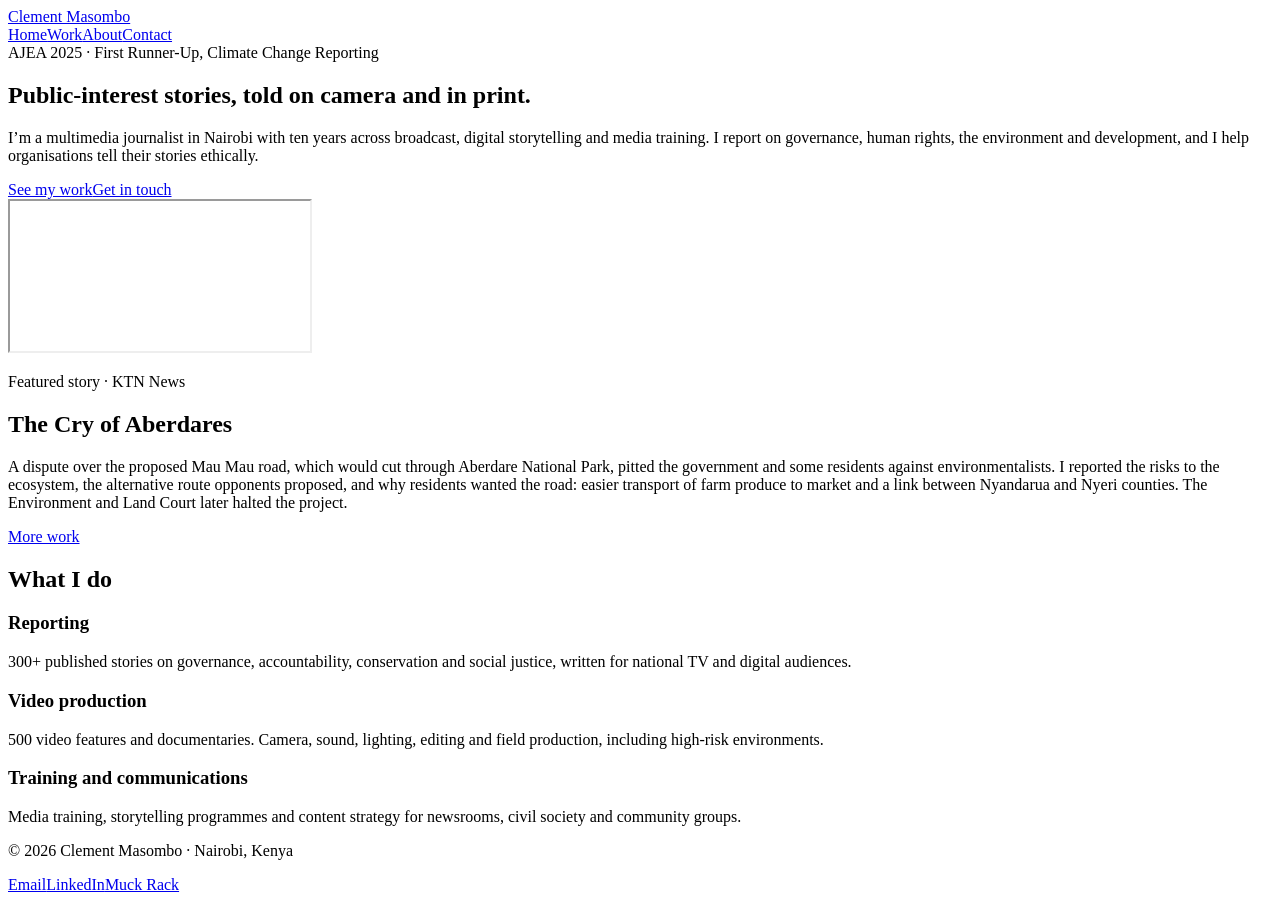
==== index.html @ 9e59a7c8 "Add files via upload" ====
<!DOCTYPE html>
<html lang="en"><head><meta charset="utf-8">
<meta name="viewport" content="width=device-width, initial-scale=1">
<title>Clement Masombo | Multimedia Journalist, Nairobi</title>
<meta name="description" content="Multimedia journalist and strategic communicator in Nairobi. Governance, climate and human-rights stories across TV and digital. AJEA 2025 Climate Reporting runner-up.">
<meta property="og:title" content="Clement Masombo | Multimedia Journalist, Nairobi"><meta property="og:description" content="Multimedia journalist and strategic communicator in Nairobi. Governance, climate and human-rights stories across TV and digital. AJEA 2025 Climate Reporting runner-up."><meta property="og:type" content="website">
<meta property="og:image" content="images/og-cover.jpg">
<link rel="preconnect" href="https://fonts.googleapis.com"><link rel="preconnect" href="https://fonts.gstatic.com" crossorigin>
<link href="https://fonts.googleapis.com/css2?family=Newsreader:opsz,wght@6..72,500;6..72,600&family=Public+Sans:wght@400;500;600&display=swap" rel="stylesheet">
<link rel="stylesheet" href="css/style.css"></head><body>
<header class="site"><div class="wrap"><a class="logo" href="index.html">Clement Masombo</a>
<nav aria-label="Main"><a href="index.html" aria-current="page">Home</a><a href="work.html">Work</a><a href="about.html">About</a><a href="contact.html">Contact</a></nav></div></header>
<main>
<section class="hero"><div class="wrap">
<span class="award">AJEA 2025 · First Runner-Up, Climate Change Reporting</span>
<h1>Public-interest stories, told on camera and in print.</h1>
<p class="lede">I’m a multimedia journalist in Nairobi with ten years across broadcast, digital storytelling and media training. I report on governance, human rights, the environment and development, and I help organisations tell their stories ethically.</p>
<a class="btn" href="work.html">See my work</a><a class="btn alt" href="contact.html">Get in touch</a>
</div></section>

<section><div class="wrap"><div class="feature">
<div class="video">
<iframe src="https://www.youtube.com/embed/sXokBGxLL_0" title="The Cry of Aberdares, KTN News" allow="accelerometer; encrypted-media; picture-in-picture" allowfullscreen loading="lazy"></iframe>
</div>
<div><p class="meta">Featured story · KTN News</p><h2>The Cry of Aberdares</h2>
<p>A dispute over the proposed Mau Mau road, which would cut through Aberdare National Park, pitted the government and some residents against environmentalists. I reported the risks to the ecosystem, the alternative route opponents proposed, and why residents wanted the road: easier transport of farm produce to market and a link between Nyandarua and Nyeri counties. The Environment and Land Court later halted the project.</p>
<a class="btn alt" href="work.html">More work</a></div></div></div></section>

<section><div class="wrap"><h2>What I do</h2><div class="cols">
<div><h3>Reporting</h3><p>300+ published stories on governance, accountability, conservation and social justice, written for national TV and digital audiences.</p></div>
<div><h3>Video production</h3><p>500 video features and documentaries. Camera, sound, lighting, editing and field production, including high-risk environments.</p></div>
<div><h3>Training and communications</h3><p>Media training, storytelling programmes and content strategy for newsrooms, civil society and community groups.</p></div>
</div></div></section>
</main>
<footer><div class="wrap"><p>© <span data-year>2026</span> Clement Masombo · Nairobi, Kenya</p>
<a href="mailto:clementmasombo@gmail.com">Email</a><a href="https://linkedin.com/in/clement-masombo-b0570694" rel="noopener">LinkedIn</a><a href="https://muckrack.com/clement-masombo" rel="noopener">Muck Rack</a></div></footer>
<script src="js/main.js"></script></body></html>
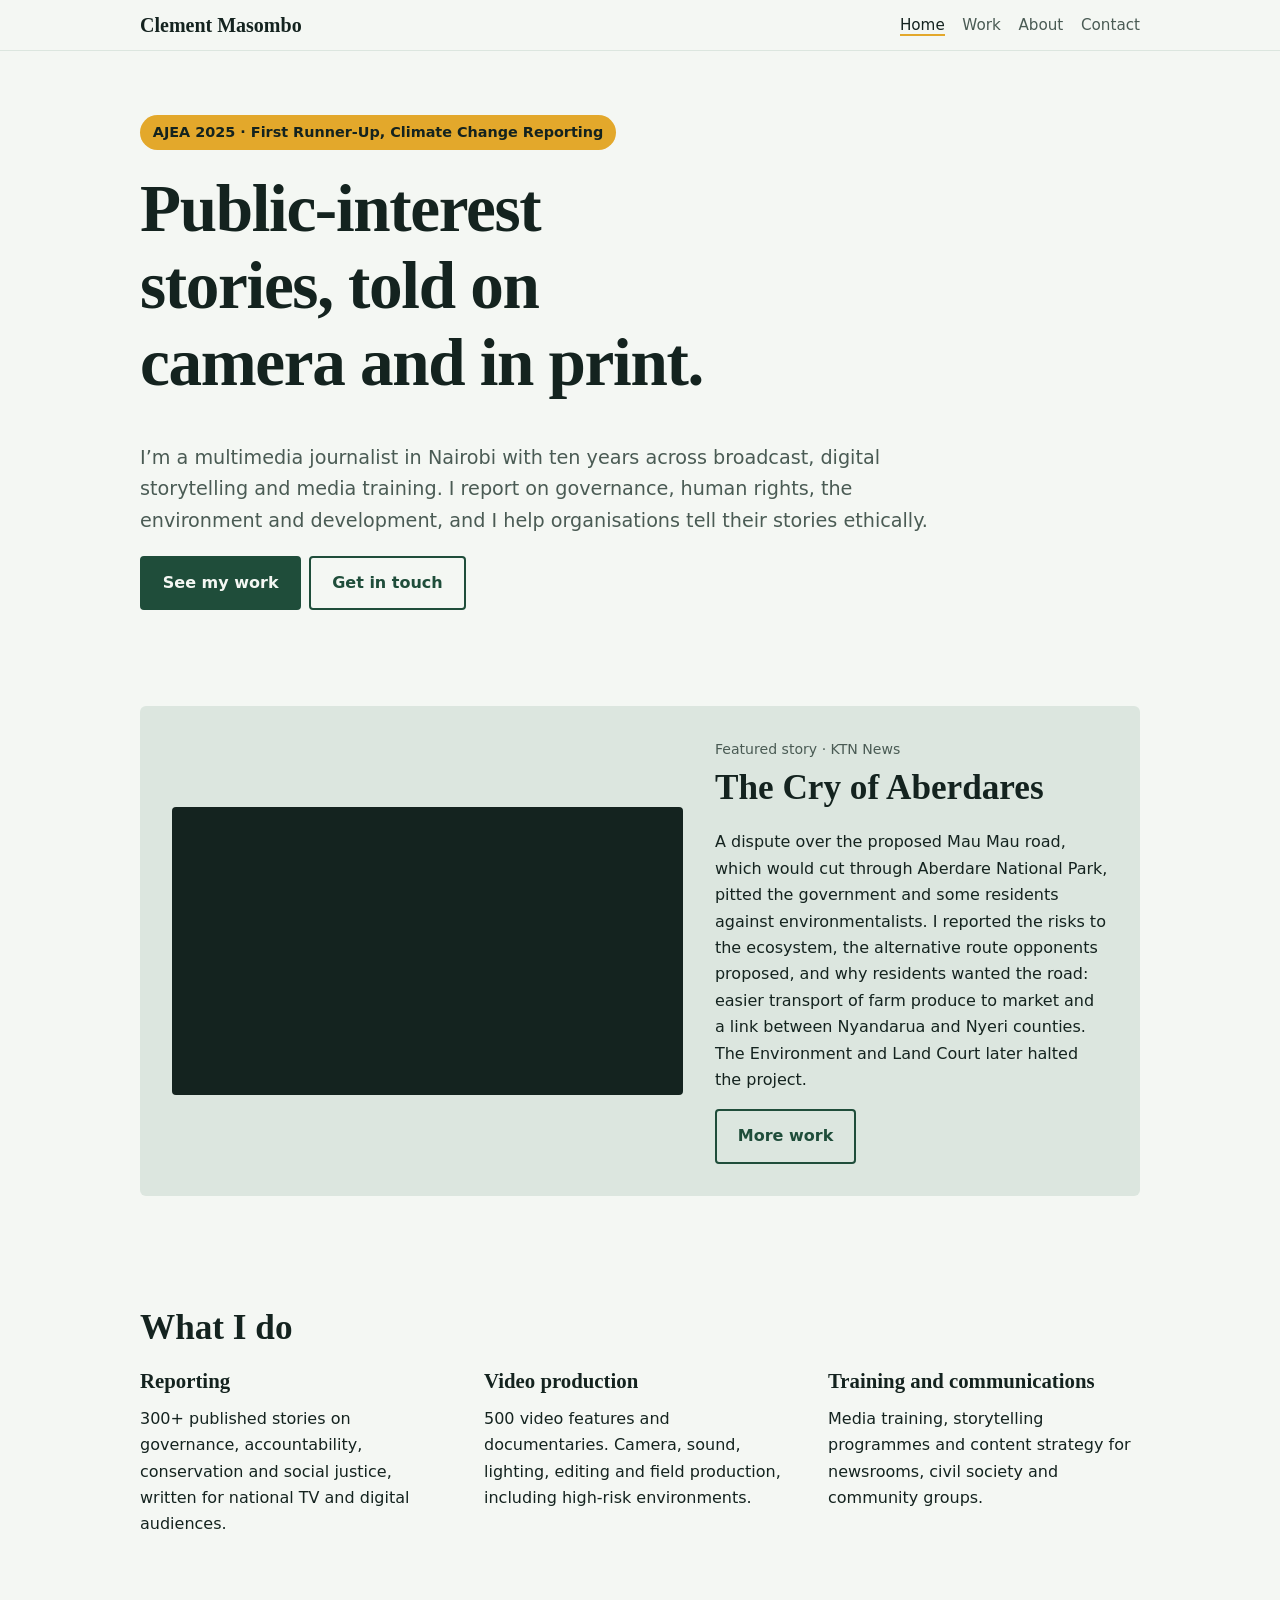
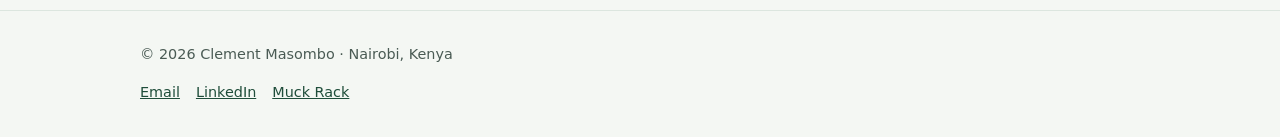
==== commit 63bedeea: "Update Open Graph image path and stylesheet link" ====
--- a/index.html
+++ b/index.html
@@ -4,10 +4,10 @@
 <title>Clement Masombo | Multimedia Journalist, Nairobi</title>
 <meta name="description" content="Multimedia journalist and strategic communicator in Nairobi. Governance, climate and human-rights stories across TV and digital. AJEA 2025 Climate Reporting runner-up.">
 <meta property="og:title" content="Clement Masombo | Multimedia Journalist, Nairobi"><meta property="og:description" content="Multimedia journalist and strategic communicator in Nairobi. Governance, climate and human-rights stories across TV and digital. AJEA 2025 Climate Reporting runner-up."><meta property="og:type" content="website">
-<meta property="og:image" content="images/og-cover.jpg">
+<meta property="og:image" content="og-cover.jpg">
 <link rel="preconnect" href="https://fonts.googleapis.com"><link rel="preconnect" href="https://fonts.gstatic.com" crossorigin>
 <link href="https://fonts.googleapis.com/css2?family=Newsreader:opsz,wght@6..72,500;6..72,600&family=Public+Sans:wght@400;500;600&display=swap" rel="stylesheet">
-<link rel="stylesheet" href="css/style.css"></head><body>
+<link rel="stylesheet" href="style.css"></head><body>
 <header class="site"><div class="wrap"><a class="logo" href="index.html">Clement Masombo</a>
 <nav aria-label="Main"><a href="index.html" aria-current="page">Home</a><a href="work.html">Work</a><a href="about.html">About</a><a href="contact.html">Contact</a></nav></div></header>
 <main>
--- a/style.css
+++ b/style.css
@@ -0,0 +1,44 @@
+:root{--ink:#14231F;--paper:#F4F7F3;--forest:#1F4D3A;--mist:#DCE6DF;--sun:#E3A82B;--muted:#4A5B54;--serif:"Newsreader",Georgia,serif;--sans:"Public Sans",system-ui,sans-serif}
+@media(prefers-color-scheme:dark){:root{--ink:#EAF0EC;--paper:#0F1B17;--forest:#7FC3A0;--mist:#1B2B25;--muted:#A5B5AD}.btn{color:#0F1B17}.btn.alt{color:var(--forest)}.filters button[aria-pressed=true]{color:#0F1B17}}
+*{box-sizing:border-box}html{scroll-behavior:smooth}
+body{margin:0;background:var(--paper);color:var(--ink);font:1rem/1.65 var(--sans)}
+img{max-width:100%;display:block}a{color:var(--forest)}
+a:focus-visible,button:focus-visible,input:focus-visible,textarea:focus-visible{outline:3px solid var(--sun);outline-offset:2px}
+.wrap{max-width:1040px;margin:0 auto;padding:0 1.25rem}
+header.site{position:sticky;top:0;background:var(--paper);border-bottom:1px solid var(--mist);z-index:5}
+header.site .wrap{display:flex;flex-wrap:wrap;align-items:center;justify-content:space-between;gap:.25rem 1.5rem;padding-top:.75rem;padding-bottom:.75rem}
+.logo{font:600 1.25rem var(--serif);text-decoration:none;color:var(--ink)}
+nav a{margin-right:1.1rem;text-decoration:none;color:var(--muted);font-weight:500;font-size:.95rem}
+nav a:last-child{margin-right:0}nav a[aria-current],nav a:hover{color:var(--ink);box-shadow:0 2px 0 var(--sun)}
+h1,h2,h3{font-family:var(--serif);line-height:1.15;font-weight:600;margin:0 0 .6em}
+h1{font-size:clamp(2.2rem,6.5vw,4.2rem);letter-spacing:-.02em;max-width:18ch}
+h2{font-size:clamp(1.6rem,4vw,2.2rem)}h3{font-size:1.3rem}
+p{max-width:65ch;margin:0 0 1em}.lede{font-size:1.2rem;color:var(--muted)}
+section{padding:3.5rem 0}.hero{padding:4rem 0 2.5rem}
+.btn{display:inline-block;padding:.75rem 1.3rem;border-radius:4px;font-weight:600;text-decoration:none;border:2px solid var(--forest);background:var(--forest);color:var(--paper);cursor:pointer;font-size:1rem;font-family:inherit}
+.btn.alt{background:transparent;color:var(--forest)}.btn+.btn{margin-left:.5rem}
+.award{display:inline-block;background:var(--sun);color:#14231F;font-weight:600;font-size:.9rem;padding:.35rem .8rem;border-radius:99px;margin-bottom:1.2rem}
+.feature{display:grid;gap:2rem;background:var(--mist);padding:1.5rem;border-radius:6px}
+@media(min-width:800px){.feature{grid-template-columns:1.3fr 1fr;align-items:center;padding:2rem}}
+.video{position:relative;aspect-ratio:16/9;background:#14231F;border-radius:4px;overflow:hidden}
+.video iframe,.video img{position:absolute;inset:0;width:100%;height:100%;border:0;object-fit:cover}
+.grid{display:grid;gap:1.5rem;grid-template-columns:repeat(auto-fill,minmax(270px,1fr))}
+.card{border-top:3px solid var(--forest);padding-top:.9rem}
+.thumb{position:relative;aspect-ratio:16/10;background:var(--mist);margin-bottom:.9rem;border-radius:4px;overflow:hidden}
+.thumb video,.thumb img{width:100%;height:100%;object-fit:cover}
+.meta{font-size:.88rem;color:var(--muted);margin-bottom:.4rem}
+.cols{display:grid;gap:2rem;grid-template-columns:repeat(auto-fit,minmax(240px,1fr))}
+.filters{display:flex;flex-wrap:wrap;gap:.5rem;margin-bottom:2rem}
+.filters button{padding:.45rem .95rem;border:1px solid var(--forest);background:transparent;color:var(--forest);border-radius:99px;font:500 .95rem var(--sans);cursor:pointer}
+.filters button[aria-pressed=true]{background:var(--forest);color:var(--paper)}
+[hidden]{display:none!important}
+.about{display:grid;gap:2rem}@media(min-width:800px){.about{grid-template-columns:280px 1fr}}
+.portrait{aspect-ratio:4/5;background:var(--mist);border-radius:4px;overflow:hidden}.portrait img{width:100%;height:100%;object-fit:cover;object-position:50% 15%}
+ul.clean{padding-left:1.1rem}ul.clean li{margin-bottom:.4rem}
+label{display:block;font-weight:600;margin:1rem 0 .3rem}
+input,textarea{width:100%;padding:.7rem;border:1px solid var(--muted);border-radius:4px;background:var(--paper);color:var(--ink);font:inherit}
+form{max-width:560px}.status{margin-top:1rem;font-weight:600}
+footer{border-top:1px solid var(--mist);padding:2rem 0;color:var(--muted);font-size:.9rem}
+footer a{margin-right:1rem}
+.note{background:var(--sun);color:#14231F;padding:.1rem .4rem;border-radius:3px;font-size:.85em}
+@media(prefers-reduced-motion:reduce){html{scroll-behavior:auto}}
